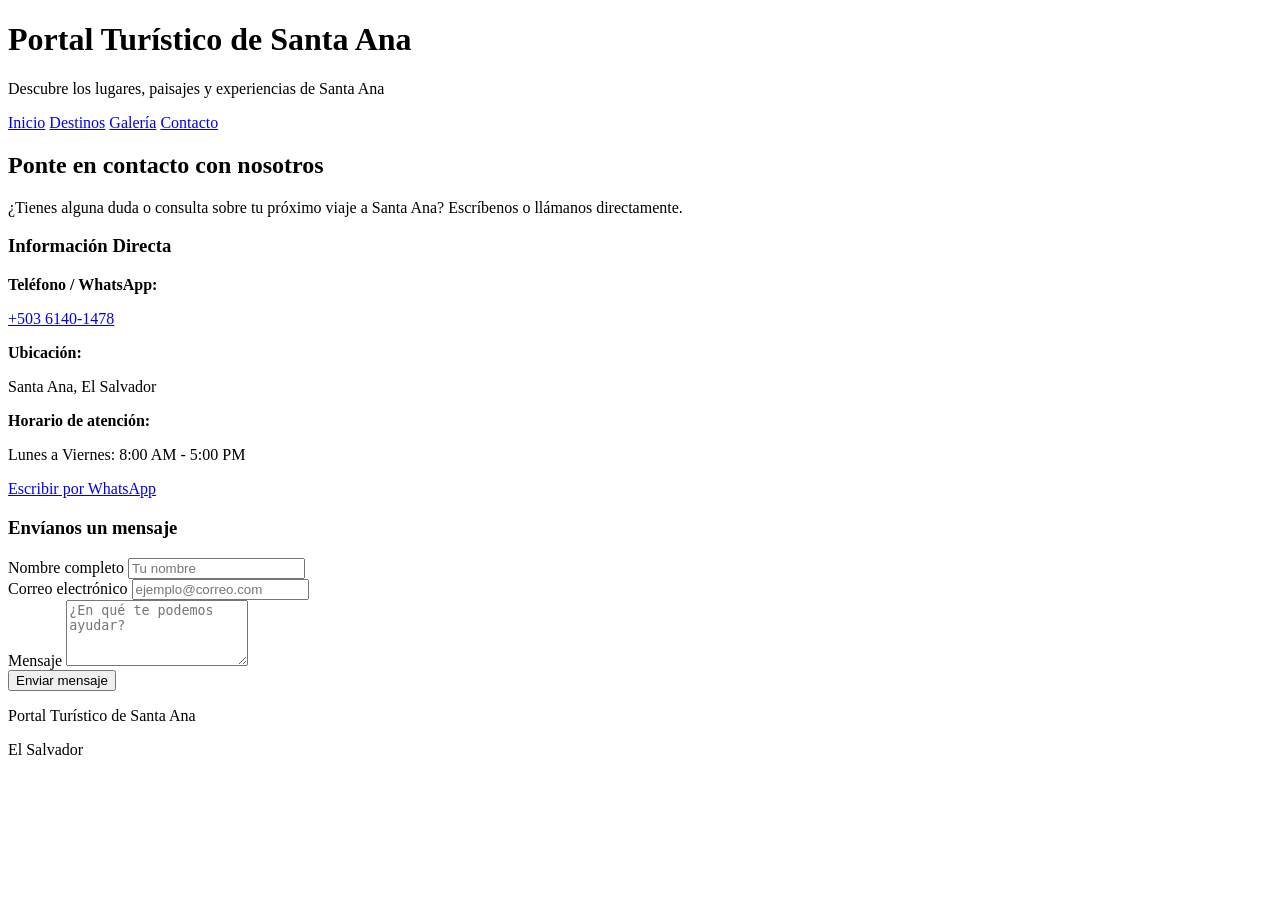
==== contacto.html @ 2ced335a "feat: estructura html" ====
<!DOCTYPE html>
<html lang="es">
<head>
    <meta charset="UTF-8">
    <meta name="viewport" content="width=device-width, initial-scale=1.0">
    <title>Contacto - Portal Turístico de Santa Ana</title>
    <link rel="stylesheet" href="css/estilos_contacto.css">
</head>
<body>

    <header class="encabezado">
        <div class="contenedor">
            <h1>Portal Turístico de Santa Ana</h1>
            <p>Descubre los lugares, paisajes y experiencias de Santa Ana</p>
        </div>
    </header>

    <nav class="navegacion">
        <div class="contenedor">
            <a href="index.html">Inicio</a>
            <a href="destinos.html">Destinos</a>
            <a href="galeria.html">Galería</a>
            <a href="contacto.html" class="activo">Contacto</a>
        </div>
    </nav>

    <main class="contenedor">

        <section class="contacto-seccion">
            <h2>Ponte en contacto con nosotros</h2>
            <p class="subtitulo-contacto">
                ¿Tienes alguna duda o consulta sobre tu próximo viaje a Santa Ana? Escríbenos o llámanos directamente.
            </p>

            <div class="grid-contacto">

                <!-- INFORMACIÓN DE CONTACTO -->
                <div class="info-contacto">
                    <h3>Información Directa</h3>
                    
                    <div class="item-info">
                        <strong>Teléfono / WhatsApp:</strong>
                        <p>
                            <a href="tel:+50361401478" class="enlace">+503 6140-1478</a>
                        </p>
                    </div>

                    <div class="item-info">
                        <strong>Ubicación:</strong>
                        <p>Santa Ana, El Salvador</p>
                    </div>

                    <div class="item-info">
                        <strong>Horario de atención:</strong>
                        <p>Lunes a Viernes: 8:00 AM - 5:00 PM</p>
                    </div>

                    <a href="https://wa.me/50361401478" target="_blank" class="boton">
                        Escribir por WhatsApp
                    </a>
                </div>

                <!-- FORMULARIO DE CONTACTO -->
                <form class="formulario-contacto">
                    <h3>Envíanos un mensaje</h3>

                    <div class="campo">
                        <label for="nombre">Nombre completo</label>
                        <input type="text" id="nombre" name="nombre" placeholder="Tu nombre" required>
                    </div>

                    <div class="campo">
                        <label for="correo">Correo electrónico</label>
                        <input type="email" id="correo" name="correo" placeholder="ejemplo@correo.com" required>
                    </div>

                    <div class="campo">
                        <label for="mensaje">Mensaje</label>
                        <textarea id="mensaje" name="mensaje" rows="4" placeholder="¿En qué te podemos ayudar?" required></textarea>
                    </div>

                    <button type="submit" class="boton">Enviar mensaje</button>
                </form>

            </div>
        </section>

    </main>

    <footer class="pie">
        <div class="contenedor">
            <p>Portal Turístico de Santa Ana</p>
            <p>El Salvador</p>
        </div>
    </footer>

</body>
</html>
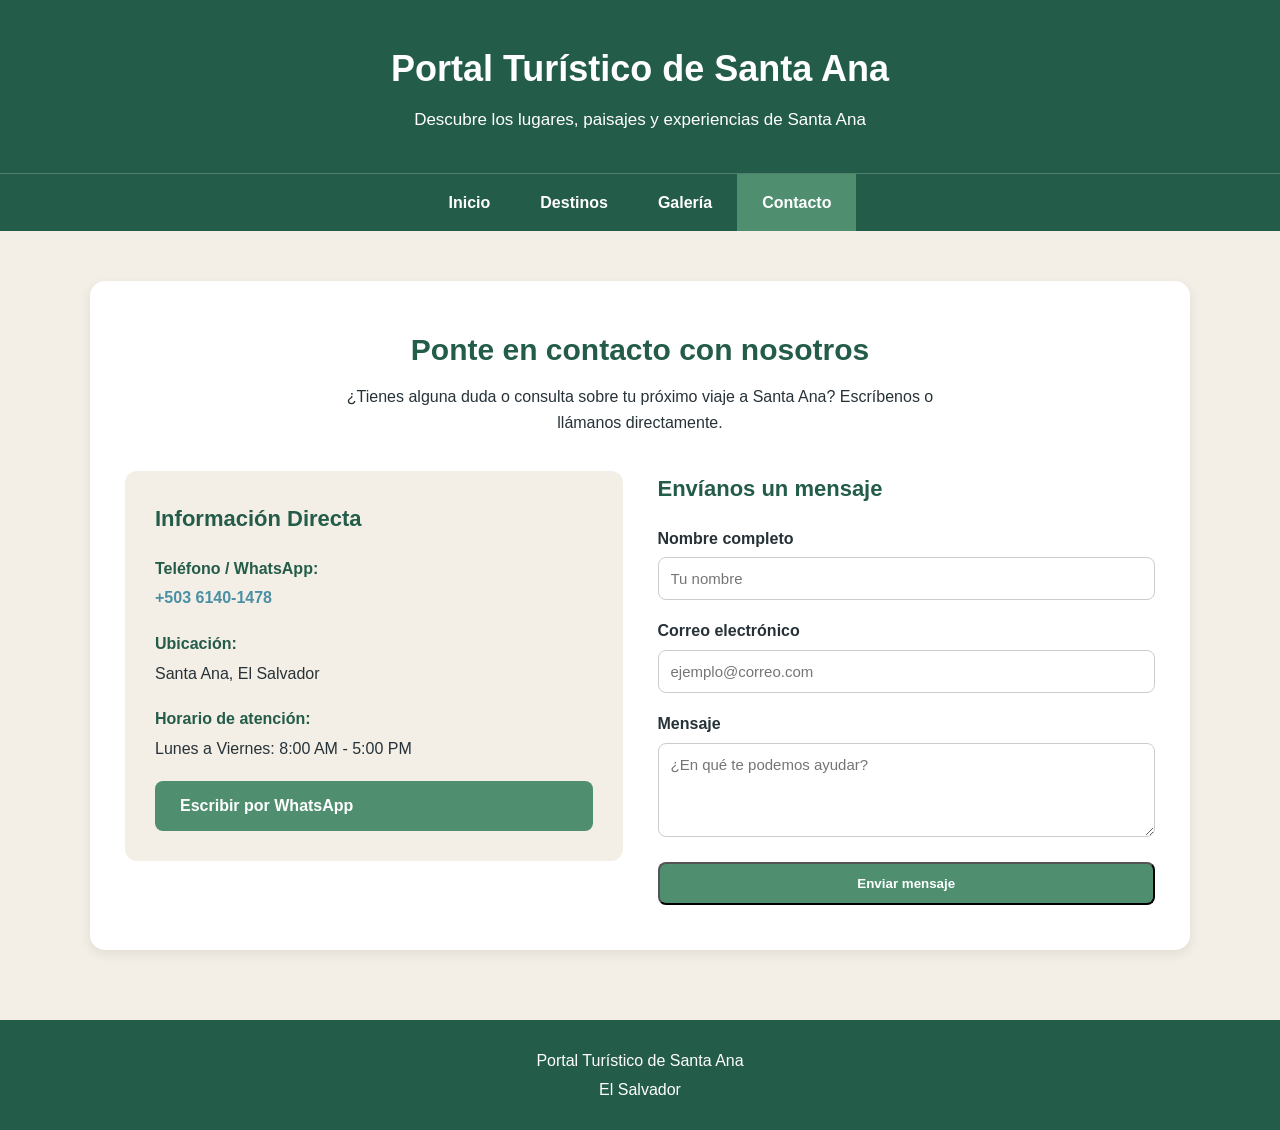
==== commit 4bc7a570: "Retoques" ====
--- a/contacto.html
+++ b/contacto.html
@@ -5,6 +5,7 @@
     <meta name="viewport" content="width=device-width, initial-scale=1.0">
     <title>Contacto - Portal Turístico de Santa Ana</title>
     <link rel="stylesheet" href="css/estilos_contacto.css">
+    <link rel="stylesheet" href="css/estilos.css">
 </head>
 <body>
 
--- a/css/estilos_contacto.css
+++ b/css/estilos_contacto.css
@@ -0,0 +1,98 @@
+
+.contacto-seccion {
+    background-color: #FFFFFF;
+    padding: 45px 35px;
+    border-radius: 15px;
+    box-shadow: 0 4px 12px rgba(0, 0, 0, 0.08);
+}
+
+.contacto-seccion h2 {
+    color: #245C4A;
+    font-size: 30px;
+    text-align: center;
+    margin-bottom: 10px;
+}
+
+.subtitulo-contacto {
+    text-align: center;
+    max-width: 650px;
+    margin: 0 auto 35px;
+}
+
+/* Rejilla de 2 columnas */
+.grid-contacto {
+    display: grid;
+    grid-template-columns: 1fr 1fr;
+    gap: 35px;
+    align-items: start;
+}
+
+/* Columna de Información Directa */
+.info-contacto {
+    background-color: #F4EFE6;
+    padding: 30px;
+    border-radius: 12px;
+}
+
+.info-contacto h3, 
+.formulario-contacto h3 {
+    color: #245C4A;
+    font-size: 22px;
+    margin-bottom: 20px;
+}
+
+.item-info {
+    margin-bottom: 20px;
+}
+
+.item-info strong {
+    color: #245C4A;
+    display: block;
+    margin-bottom: 4px;
+}
+
+.info-contacto .boton {
+    width: 100%;
+}
+
+/* Columna del Formulario */
+.formulario-contacto .campo {
+    margin-bottom: 18px;
+}
+
+.formulario-contacto label {
+    display: block;
+    font-weight: bold;
+    margin-bottom: 6px;
+    color: #263238;
+}
+
+.formulario-contacto input,
+.formulario-contacto textarea {
+    width: 100%;
+    padding: 12px;
+    border: 1px solid #CCCCCC;
+    border-radius: 8px;
+    font-family: Arial, sans-serif;
+    font-size: 15px;
+    outline: none;
+    transition: 0.3s;
+}
+
+.formulario-contacto input:focus,
+.formulario-contacto textarea:focus {
+    border-color: #4F8F70;
+    box-shadow: 0 0 5px rgba(79, 143, 112, 0.3);
+}
+
+.formulario-contacto button {
+    width: 100%;
+    cursor: pointer;
+}
+
+/* Adaptación a celulares */
+@media (max-width: 700px) {
+    .grid-contacto {
+        grid-template-columns: 1fr;
+    }
+}
--- a/css/estilos.css
+++ b/css/estilos.css
@@ -0,0 +1,215 @@
+* {
+    margin: 0;
+    padding: 0;
+    box-sizing: border-box;
+}
+
+body {
+    font-family: Arial, sans-serif;
+    background-color: #F4EFE6;
+    color: #263238;
+    line-height: 1.6;
+}
+
+.contenedor {
+    width: 90%;
+    max-width: 1100px;
+    margin: 0 auto;
+}
+
+/* ENCABEZADO */
+
+.encabezado {
+    background-color: #245C4A;
+    color: #FFFFFF;
+    text-align: center;
+    padding: 40px 20px;
+}
+
+.encabezado h1 {
+    font-size: 36px;
+    margin-bottom: 8px;
+}
+
+.encabezado p {
+    font-size: 17px;
+}
+
+/* NAVEGACIÓN */
+
+.navegacion {
+    background-color: #245C4A;
+    border-top: 1px solid rgba(255, 255, 255, 0.2);
+}
+
+.navegacion .contenedor {
+    display: flex;
+    justify-content: center;
+    align-items: center;
+}
+
+.navegacion a {
+    color: #FFFFFF;
+    text-decoration: none;
+    padding: 16px 25px;
+    font-weight: bold;
+    transition: 0.3s;
+}
+
+.navegacion a:hover,
+.navegacion a.activo {
+    background-color: #4F8F70;
+}
+
+/* CONTENIDO PRINCIPAL */
+
+main {
+    padding: 50px 0;
+}
+
+/* BIENVENIDA */
+
+.bienvenida {
+    background-color: #FFFFFF;
+    text-align: center;
+    padding: 50px 30px;
+    border-radius: 15px;
+    margin-bottom: 45px;
+    box-shadow: 0 4px 12px rgba(0, 0, 0, 0.08);
+}
+
+.bienvenida h2 {
+    color: #245C4A;
+    font-size: 30px;
+    margin-bottom: 15px;
+}
+
+.bienvenida p {
+    max-width: 750px;
+    margin: 0 auto 25px;
+}
+
+/* BOTÓN */
+
+.boton {
+    display: inline-block;
+    background-color: #4F8F70;
+    color: #FFFFFF;
+    text-decoration: none;
+    padding: 12px 25px;
+    border-radius: 8px;
+    font-weight: bold;
+    transition: 0.3s;
+}
+
+.boton:hover {
+    background-color: #D6A84F;
+    color: #263238;
+}
+
+/* INFORMACIÓN */
+
+.informacion h2 {
+    text-align: center;
+    color: #245C4A;
+    margin-bottom: 25px;
+    font-size: 28px;
+}
+
+/* TARJETAS */
+
+.tarjetas {
+    display: grid;
+    grid-template-columns: repeat(3, 1fr);
+    gap: 25px;
+}
+
+.tarjeta {
+    background-color: #FFFFFF;
+    padding: 30px;
+    border-radius: 15px;
+    text-align: center;
+    box-shadow: 0 4px 12px rgba(0, 0, 0, 0.08);
+}
+
+.tarjeta h3 {
+    color: #245C4A;
+    margin: 15px 0 10px;
+    font-size: 22px;
+}
+
+.tarjeta p {
+    margin-bottom: 18px;
+}
+
+/* DETALLES DE LAS TARJETAS */
+
+.icono {
+    width: 55px;
+    height: 55px;
+    background-color: #4F8F70;
+    color: #FFFFFF;
+    border-radius: 50%;
+    display: flex;
+    align-items: center;
+    justify-content: center;
+    margin: 0 auto;
+    font-weight: bold;
+}
+
+.icono.azul {
+    background-color: #4A90A4;
+}
+
+.icono.dorado {
+    background-color: #D6A84F;
+    color: #263238;
+}
+
+/* ENLACES */
+
+.enlace {
+    color: #4A90A4;
+    text-decoration: none;
+    font-weight: bold;
+}
+
+.enlace:hover {
+    color: #D6A84F;
+}
+
+/* PIE DE PÁGINA */
+
+.pie {
+    background-color: #245C4A;
+    color: #FFFFFF;
+    text-align: center;
+    padding: 25px;
+    margin-top: 20px;
+}
+
+.pie p {
+    margin: 3px 0;
+}
+
+/* DISEÑO PARA CELULARES */
+
+@media (max-width: 700px) {
+
+    .encabezado h1 {
+        font-size: 28px;
+    }
+
+    .navegacion .contenedor {
+        flex-direction: column;
+    }
+
+    .navegacion a {
+        width: 100%;
+        text-align: center;
+    }
+
+    .tarjetas {
+        grid-template-columns: 1fr;
+    }
+}
